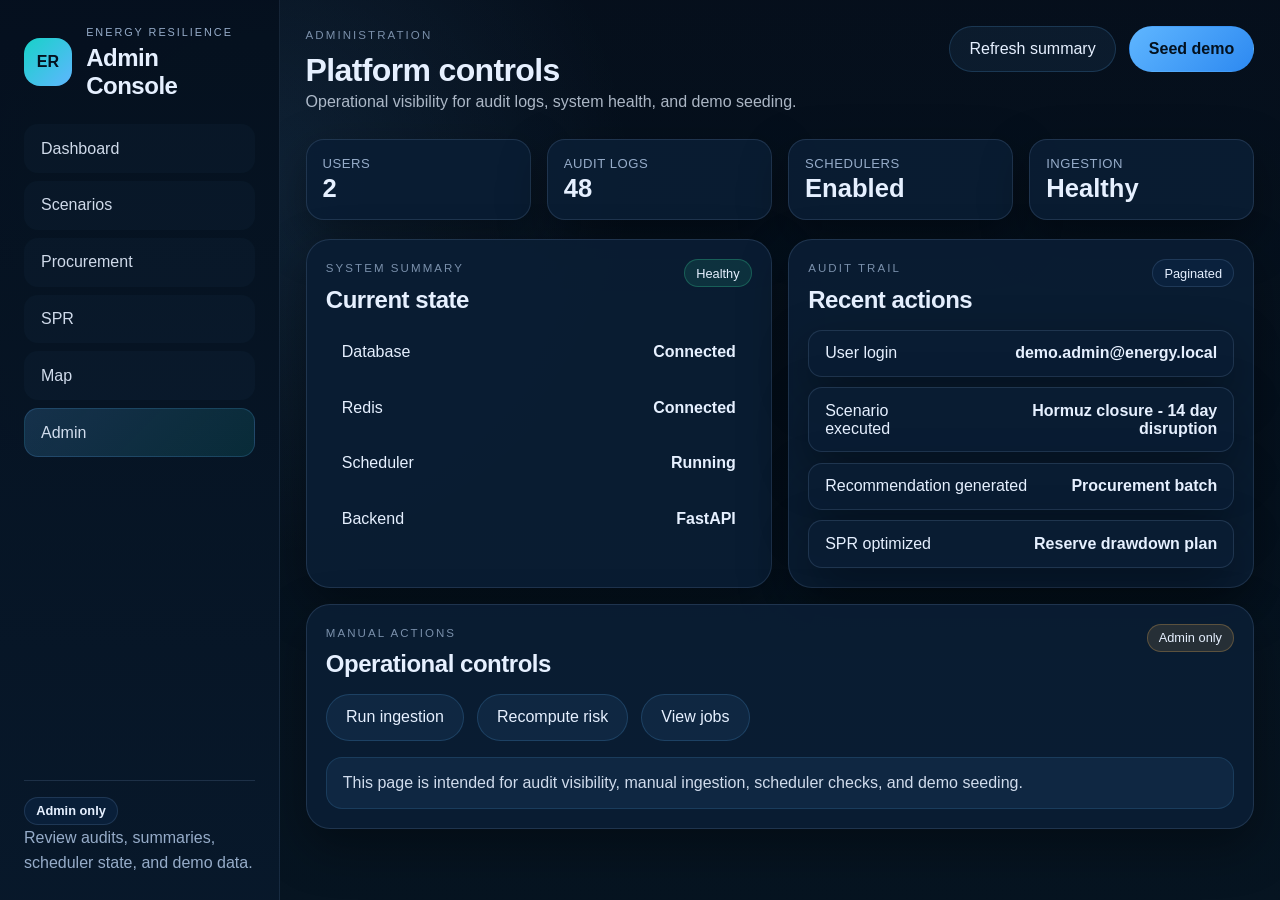
==== frontend/pages/admin.html @ 98376655 "Front end folder added" ====
<!DOCTYPE html>
<html lang="en">
<head>
  <meta charset="UTF-8" />
  <meta name="viewport" content="width=device-width, initial-scale=1.0" />
  <meta name="color-scheme" content="dark" />
  <title>Admin | Energy Resilience Platform</title>
  <link rel="stylesheet" href="../assets/css/main.css" />
  <link rel="stylesheet" href="../assets/css/components.css" />
</head>
<body class="app-page">
  <div class="app-shell">
    <aside class="sidebar">
      <div class="sidebar__brand">
        <div class="brand-mark">ER</div>
        <div>
          <p class="brand-kicker">Energy Resilience</p>
          <h2>Admin Console</h2>
        </div>
      </div>
      <nav class="sidebar__nav">
        <a class="nav-link" href="./dashboard.html">Dashboard</a>
        <a class="nav-link" href="./scenarios.html">Scenarios</a>
        <a class="nav-link" href="./procurement.html">Procurement</a>
        <a class="nav-link" href="./spr.html">SPR</a>
        <a class="nav-link" href="./map.html">Map</a>
        <a class="nav-link nav-link--active" href="./admin.html" aria-current="page">Admin</a>
      </nav>
      <div class="sidebar__footer">
        <span class="status-badge status-badge--warning">Admin only</span>
        <p>Review audits, summaries, scheduler state, and demo data.</p>
      </div>
    </aside>

    <div class="main-column">
      <header class="topbar">
        <div>
          <p class="eyebrow">Administration</p>
          <h1>Platform controls</h1>
          <p class="subtitle">Operational visibility for audit logs, system health, and demo seeding.</p>
        </div>
        <div class="topbar__actions">
          <button class="btn btn-secondary" type="button">Refresh summary</button>
          <button class="btn btn-primary" type="button">Seed demo</button>
        </div>
      </header>

      <main class="page-content">
        <section class="kpi-grid kpi-grid--admin">
          <article class="stat-card">
            <span class="stat-card__label">Users</span>
            <strong class="stat-card__value">2</strong>
          </article>
          <article class="stat-card">
            <span class="stat-card__label">Audit logs</span>
            <strong class="stat-card__value">48</strong>
          </article>
          <article class="stat-card">
            <span class="stat-card__label">Schedulers</span>
            <strong class="stat-card__value">Enabled</strong>
          </article>
          <article class="stat-card">
            <span class="stat-card__label">Ingestion</span>
            <strong class="stat-card__value">Healthy</strong>
          </article>
        </section>

        <section class="dashboard-grid dashboard-grid--admin">
          <div class="panel">
            <div class="panel__header">
              <div>
                <p class="eyebrow">System summary</p>
                <h2>Current state</h2>
              </div>
              <span class="badge badge--success">Healthy</span>
            </div>
            <div class="mini-table">
              <div class="mini-table__row"><span>Database</span><strong>Connected</strong></div>
              <div class="mini-table__row"><span>Redis</span><strong>Connected</strong></div>
              <div class="mini-table__row"><span>Scheduler</span><strong>Running</strong></div>
              <div class="mini-table__row"><span>Backend</span><strong>FastAPI</strong></div>
            </div>
          </div>

          <div class="panel">
            <div class="panel__header">
              <div>
                <p class="eyebrow">Audit trail</p>
                <h2>Recent actions</h2>
              </div>
              <span class="badge">Paginated</span>
            </div>
            <div class="audit-table">
              <div class="audit-row">
                <span>User login</span>
                <strong>demo.admin@energy.local</strong>
              </div>
              <div class="audit-row">
                <span>Scenario executed</span>
                <strong>Hormuz closure - 14 day disruption</strong>
              </div>
              <div class="audit-row">
                <span>Recommendation generated</span>
                <strong>Procurement batch</strong>
              </div>
              <div class="audit-row">
                <span>SPR optimized</span>
                <strong>Reserve drawdown plan</strong>
              </div>
            </div>
          </div>

          <div class="panel panel--wide">
            <div class="panel__header">
              <div>
                <p class="eyebrow">Manual actions</p>
                <h2>Operational controls</h2>
              </div>
              <span class="badge badge--warning">Admin only</span>
            </div>
            <div class="button-row">
              <button class="btn btn-secondary" type="button">Run ingestion</button>
              <button class="btn btn-secondary" type="button">Recompute risk</button>
              <button class="btn btn-secondary" type="button">View jobs</button>
            </div>
            <div class="note-box">
              This page is intended for audit visibility, manual ingestion, scheduler checks, and demo seeding.
            </div>
          </div>
        </section>
      </main>
    </div>
  </div>

  <script src="../assets/js/api.js"></script>
  <script src="../assets/js/auth.js"></script>
</body>
</html>
---- frontend/assets/css/main.css ----
:root {
  --bg: #06111f;
  --bg-elevated: rgba(9, 24, 45, 0.92);
  --panel: rgba(10, 29, 52, 0.94);
  --panel-strong: #0b2747;
  --line: rgba(141, 180, 226, 0.16);
  --text: #e6f0ff;
  --muted: #96acc9;
  --primary: #5fb6ff;
  --primary-strong: #2d89f1;
  --accent: #17d2c8;
  --warning: #ffbd59;
  --critical: #ff6b7a;
  --success: #36d399;
  --shadow: 0 18px 48px rgba(0, 0, 0, 0.35);
  --radius-xl: 24px;
  --radius-lg: 18px;
  --radius-md: 14px;
  --radius-sm: 10px;
  --sidebar-width: 280px;
  --content-max: 1480px;
  --font-sans: "IBM Plex Sans", "Segoe UI", "Helvetica Neue", Arial, sans-serif;
  --font-display: "Avenir Next", "Segoe UI", "Helvetica Neue", Arial, sans-serif;
}

* {
  box-sizing: border-box;
}

html {
  min-height: 100%;
  background:
    radial-gradient(circle at top left, rgba(95, 182, 255, 0.18), transparent 30%),
    radial-gradient(circle at top right, rgba(23, 210, 200, 0.14), transparent 32%),
    linear-gradient(180deg, #05111e 0%, #071221 100%);
}

body {
  margin: 0;
  min-height: 100vh;
  color: var(--text);
  font-family: var(--font-sans);
  background:
    linear-gradient(rgba(3, 9, 18, 0.25), rgba(3, 9, 18, 0.25)),
    radial-gradient(circle at 20% 20%, rgba(95, 182, 255, 0.15), transparent 30%),
    linear-gradient(180deg, #06111f 0%, #071826 100%);
}

a {
  color: inherit;
  text-decoration: none;
}

button,
input,
select,
textarea {
  font: inherit;
}

img {
  max-width: 100%;
  display: block;
}

h1,
h2,
h3,
h4,
h5,
h6 {
  margin: 0;
  font-family: var(--font-display);
  letter-spacing: -0.02em;
}

p {
  margin: 0;
  color: var(--muted);
  line-height: 1.6;
}

.eyebrow {
  text-transform: uppercase;
  letter-spacing: 0.18em;
  font-size: 0.72rem;
  color: rgba(150, 172, 201, 0.8);
  margin-bottom: 0.5rem;
}

.lead {
  font-size: 1.08rem;
  max-width: 60ch;
}

.subtitle {
  color: rgba(230, 240, 255, 0.74);
  max-width: 72ch;
}

.btn,
.text-link {
  display: inline-flex;
  align-items: center;
  justify-content: center;
  gap: 0.5rem;
  border-radius: 999px;
  transition: transform 180ms ease, border-color 180ms ease, background 180ms ease, box-shadow 180ms ease;
}

.btn {
  border: 1px solid transparent;
  padding: 0.82rem 1.2rem;
  cursor: pointer;
  box-shadow: none;
  white-space: nowrap;
}

.btn:hover,
.text-link:hover,
.nav-link:hover {
  transform: translateY(-1px);
}

.btn-primary {
  background: linear-gradient(135deg, var(--primary) 0%, var(--primary-strong) 100%);
  color: #03111f;
  font-weight: 700;
}

.btn-secondary {
  background: rgba(95, 182, 255, 0.08);
  color: var(--text);
  border-color: rgba(95, 182, 255, 0.18);
}

.text-link {
  color: var(--primary);
  padding: 0.2rem 0;
}

.badge,
.status-badge,
.pill {
  display: inline-flex;
  align-items: center;
  gap: 0.4rem;
  border-radius: 999px;
  padding: 0.35rem 0.7rem;
  font-size: 0.8rem;
  border: 1px solid var(--line);
  color: var(--text);
  background: rgba(11, 39, 71, 0.55);
}

.badge--success,
.status-badge--live {
  border-color: rgba(54, 211, 153, 0.28);
  background: rgba(54, 211, 153, 0.12);
}

.badge--warning,
.pill--moderate {
  border-color: rgba(255, 189, 89, 0.25);
  background: rgba(255, 189, 89, 0.12);
}

.badge--critical,
.pill--critical {
  border-color: rgba(255, 107, 122, 0.28);
  background: rgba(255, 107, 122, 0.12);
}

.stat-card,
.panel,
.signal-card,
.module-card,
.scenario-card,
.ranking-card,
.recommendation-card,
.hotspot-card,
.alert-card,
.stress-item,
.audit-row,
.result-block__metric {
  background: var(--panel);
  border: 1px solid var(--line);
  box-shadow: var(--shadow);
}

.app-shell {
  display: grid;
  grid-template-columns: var(--sidebar-width) minmax(0, 1fr);
  min-height: 100vh;
}

.sidebar {
  position: sticky;
  top: 0;
  height: 100vh;
  padding: 1.5rem;
  background: linear-gradient(180deg, rgba(5, 16, 30, 0.98), rgba(8, 24, 43, 0.96));
  border-right: 1px solid rgba(141, 180, 226, 0.12);
  display: flex;
  flex-direction: column;
  gap: 1.5rem;
}

.sidebar__brand {
  display: flex;
  align-items: center;
  gap: 0.9rem;
}

.brand-mark {
  width: 3rem;
  height: 3rem;
  border-radius: 16px;
  display: grid;
  place-items: center;
  font-weight: 800;
  color: #04111f;
  background: linear-gradient(135deg, var(--accent), var(--primary));
}

.brand-kicker {
  text-transform: uppercase;
  letter-spacing: 0.18em;
  font-size: 0.68rem;
  color: var(--muted);
  margin-bottom: 0.18rem;
}

.sidebar__nav {
  display: grid;
  gap: 0.5rem;
}

.nav-link {
  padding: 0.9rem 1rem;
  border-radius: 14px;
  color: rgba(230, 240, 255, 0.9);
  border: 1px solid transparent;
  background: rgba(95, 182, 255, 0.03);
}

.nav-link--active,
.nav-link[aria-current="page"] {
  background: linear-gradient(135deg, rgba(95, 182, 255, 0.18), rgba(23, 210, 200, 0.12));
  border-color: rgba(95, 182, 255, 0.18);
}

.sidebar__footer {
  margin-top: auto;
  padding-top: 1rem;
  border-top: 1px solid var(--line);
}

.main-column {
  min-width: 0;
  padding: 1.6rem;
}

.topbar,
.page-content,
.landing-shell {
  width: 100%;
  max-width: var(--content-max);
  margin: 0 auto;
}

.topbar {
  display: flex;
  align-items: flex-start;
  justify-content: space-between;
  gap: 1rem;
  padding-bottom: 1.5rem;
}

.topbar__actions,
.button-row {
  display: flex;
  align-items: center;
  gap: 0.8rem;
  flex-wrap: wrap;
}

.user-chip {
  display: flex;
  align-items: center;
  gap: 0.6rem;
  padding: 0.7rem 0.9rem;
  border-radius: 999px;
  background: rgba(95, 182, 255, 0.08);
  border: 1px solid rgba(95, 182, 255, 0.16);
}

.user-chip__label {
  color: var(--muted);
  font-size: 0.82rem;
}

.page-content {
  display: grid;
  gap: 1.2rem;
}

.panel {
  border-radius: var(--radius-xl);
  padding: 1.2rem;
}

.panel__header {
  display: flex;
  align-items: flex-start;
  justify-content: space-between;
  gap: 1rem;
  margin-bottom: 1rem;
}

.panel__divider {
  height: 1px;
  margin: 1rem 0;
  background: var(--line);
}

.field {
  display: grid;
  gap: 0.45rem;
}

.field span {
  font-size: 0.85rem;
  color: rgba(230, 240, 255, 0.82);
}

.field input,
.field select,
.field textarea {
  width: 100%;
  padding: 0.85rem 0.95rem;
  border-radius: 12px;
  border: 1px solid rgba(141, 180, 226, 0.18);
  background: rgba(5, 16, 30, 0.85);
  color: var(--text);
  outline: none;
}

.field input:focus,
.field select:focus,
.field textarea:focus {
  border-color: rgba(95, 182, 255, 0.52);
  box-shadow: 0 0 0 3px rgba(95, 182, 255, 0.12);
}

.field--full {
  grid-column: 1 / -1;
}

.field--inline {
  display: inline-flex;
  align-items: center;
  gap: 0.65rem;
}

.form-grid {
  display: grid;
  grid-template-columns: repeat(2, minmax(0, 1fr));
  gap: 1rem;
}

.landing-shell {
  min-height: 100vh;
  display: grid;
  align-items: center;
  padding: 2rem;
}

.panel--hero,
.landing-hero {
  padding: 2rem;
  border-radius: 28px;
}

.landing-hero {
  display: grid;
  grid-template-columns: 1.2fr 0.8fr;
  gap: 1.5rem;
  background:
    radial-gradient(circle at top left, rgba(95, 182, 255, 0.22), transparent 30%),
    radial-gradient(circle at bottom right, rgba(23, 210, 200, 0.16), transparent 26%),
    rgba(9, 24, 45, 0.88);
  border: 1px solid rgba(141, 180, 226, 0.16);
  box-shadow: var(--shadow);
}

.landing-hero h1 {
  font-size: clamp(2.4rem, 4vw, 4.4rem);
  line-height: 1;
  max-width: 12ch;
  margin-bottom: 1rem;
}

.hero-metrics,
.module-grid,
.signal-list,
.legend-list,
.hotspot-list,
.stress-list,
.alert-list,
.scenario-list,
.ranking-list,
.recommendation-strip {
  display: grid;
  gap: 0.8rem;
}

.hero-metrics {
  grid-template-columns: repeat(3, minmax(0, 1fr));
  margin-top: 1.4rem;
}

.hero-metric {
  padding: 1rem;
  border-radius: 16px;
  background: rgba(95, 182, 255, 0.08);
  border: 1px solid rgba(95, 182, 255, 0.12);
}

.hero-metric__label,
.signal-card__label,
.stat-card__label,
.result-block__metric span,
.recommendation-card__rank {
  display: block;
  color: var(--muted);
  font-size: 0.82rem;
  letter-spacing: 0.04em;
  text-transform: uppercase;
}

.hero-metric strong,
.stat-card__value {
  display: block;
  margin-top: 0.2rem;
  font-size: 1.6rem;
  color: var(--text);
}

.landing-hero__aside {
  display: grid;
  gap: 1rem;
}

.signal-card {
  border-radius: 22px;
  padding: 1.2rem;
}

.signal-list__item {
  display: flex;
  align-items: center;
  gap: 0.6rem;
  padding: 0.5rem 0;
  color: rgba(230, 240, 255, 0.88);
}

.dot {
  width: 0.7rem;
  height: 0.7rem;
  border-radius: 999px;
  display: inline-flex;
}

.dot--critical {
  background: var(--critical);
  box-shadow: 0 0 0 4px rgba(255, 107, 122, 0.12);
}

.dot--high {
  background: var(--warning);
  box-shadow: 0 0 0 4px rgba(255, 189, 89, 0.12);
}

.dot--moderate {
  background: var(--accent);
  box-shadow: 0 0 0 4px rgba(23, 210, 200, 0.12);
}

.module-grid {
  grid-template-columns: repeat(2, minmax(0, 1fr));
}

.module-card {
  border-radius: 20px;
  padding: 1rem;
}

.module-card span {
  display: block;
  font-size: 0.78rem;
  color: var(--muted);
  text-transform: uppercase;
  letter-spacing: 0.16em;
  margin-bottom: 0.35rem;
}

.module-card strong {
  font-size: 1.02rem;
}

.status-badge {
  font-weight: 700;
}

.pill--low {
  background: rgba(54, 211, 153, 0.1);
  border-color: rgba(54, 211, 153, 0.22);
}

.pill--high {
  background: rgba(255, 107, 122, 0.1);
  border-color: rgba(255, 107, 122, 0.24);
}

.note-box {
  margin-top: 1rem;
  padding: 1rem;
  border-radius: 16px;
  background: rgba(95, 182, 255, 0.08);
  border: 1px solid rgba(95, 182, 255, 0.14);
  color: rgba(230, 240, 255, 0.9);
}

.landing-page .panel--hero {
  overflow: hidden;
}

@media (max-width: 1180px) {
  .app-shell,
  .landing-hero {
    grid-template-columns: 1fr;
  }

  .sidebar {
    position: relative;
    height: auto;
    width: 100%;
  }
}

@media (max-width: 920px) {
  .main-column,
  .landing-shell {
    padding: 1rem;
  }

  .topbar {
    flex-direction: column;
  }

  .form-grid,
  .hero-metrics,
  .module-grid {
    grid-template-columns: 1fr;
  }
}
---- frontend/assets/css/components.css ----
.kpi-grid,
.dashboard-grid {
  display: grid;
  gap: 1rem;
}

.kpi-grid {
  grid-template-columns: repeat(5, minmax(0, 1fr));
}

.kpi-grid--admin {
  grid-template-columns: repeat(4, minmax(0, 1fr));
}

.dashboard-grid {
  grid-template-columns: repeat(2, minmax(0, 1fr));
}

.dashboard-grid--admin {
  grid-template-columns: repeat(2, minmax(0, 1fr));
}

.panel--wide {
  grid-column: 1 / -1;
}

.stat-card {
  padding: 1rem;
  border-radius: var(--radius-lg);
}

.stat-card__delta {
  display: inline-flex;
  margin-top: 0.6rem;
  font-size: 0.82rem;
  color: var(--muted);
}

.delta--up {
  color: var(--critical);
}

.delta--down {
  color: var(--success);
}

.delta--flat {
  color: var(--muted);
}

.chart-placeholder {
  position: relative;
  min-height: 220px;
  border-radius: 20px;
  overflow: hidden;
  border: 1px dashed rgba(141, 180, 226, 0.24);
  background:
    radial-gradient(circle at 20% 30%, rgba(95, 182, 255, 0.18), transparent 22%),
    radial-gradient(circle at 70% 20%, rgba(23, 210, 200, 0.16), transparent 24%),
    linear-gradient(180deg, rgba(7, 23, 40, 0.96), rgba(7, 17, 30, 0.92));
}

.chart-placeholder--map {
  min-height: 260px;
}

.chart-placeholder--tall {
  min-height: 300px;
}

.chart-placeholder__label {
  position: absolute;
  left: 1rem;
  bottom: 1rem;
  padding: 0.45rem 0.7rem;
  border-radius: 999px;
  color: rgba(230, 240, 255, 0.92);
  background: rgba(5, 16, 30, 0.72);
  border: 1px solid rgba(141, 180, 226, 0.16);
}

.chart-placeholder__glow {
  position: absolute;
  inset: 15% 20% 20% 15%;
  filter: blur(50px);
  background: radial-gradient(circle, rgba(95, 182, 255, 0.34), transparent 70%);
}

.mini-table,
.audit-table {
  display: grid;
  gap: 0.65rem;
  margin-top: 1rem;
}

.mini-table__row,
.audit-row {
  display: flex;
  align-items: center;
  justify-content: space-between;
  gap: 1rem;
  padding: 0.85rem 1rem;
  border-radius: 14px;
}

.mini-table__row strong,
.audit-row strong {
  color: var(--text);
  text-align: right;
}

.alert-list,
.scenario-list,
.ranking-list,
.hotspot-list,
.stress-list,
.recommendation-strip {
  grid-template-columns: 1fr;
}

.alert-card,
.scenario-card,
.ranking-card,
.hotspot-card,
.stress-item,
.recommendation-card {
  border-radius: 18px;
  padding: 1rem;
}

.alert-card--critical {
  border-color: rgba(255, 107, 122, 0.2);
}

.alert-card--high {
  border-color: rgba(255, 189, 89, 0.2);
}

.alert-card--moderate {
  border-color: rgba(23, 210, 200, 0.2);
}

.alert-card h3,
.scenario-card strong,
.ranking-card strong,
.hotspot-card strong,
.stress-item strong,
.recommendation-card strong {
  display: block;
  margin-bottom: 0.35rem;
  font-size: 1rem;
}

.scenario-card__head,
.ranking-card__head,
.stress-item {
  display: flex;
  align-items: flex-start;
  justify-content: space-between;
  gap: 1rem;
}

.stress-item p,
.recommendation-card p,
.ranking-card p,
.scenario-card p,
.hotspot-card p {
  font-size: 0.92rem;
}

.result-block {
  display: grid;
  grid-template-columns: repeat(3, minmax(0, 1fr));
  gap: 0.75rem;
  margin-bottom: 1rem;
}

.result-block__metric {
  padding: 0.9rem;
  border-radius: 16px;
}

.result-block__metric strong {
  display: block;
  margin-top: 0.3rem;
  font-size: 1.3rem;
}

.page-content--split {
  grid-template-columns: repeat(2, minmax(0, 1fr));
}

.page-content--map {
  grid-template-columns: 1.4fr 0.9fr;
}

.score-formula {
  padding: 1rem;
  border-radius: 16px;
  background: rgba(95, 182, 255, 0.08);
  border: 1px solid rgba(95, 182, 255, 0.14);
  color: rgba(230, 240, 255, 0.92);
}

.legend-list {
  grid-template-columns: repeat(2, minmax(0, 1fr));
  margin-bottom: 1rem;
}

.legend-item {
  display: flex;
  align-items: center;
  gap: 0.6rem;
  padding: 0.75rem 0.9rem;
  border-radius: 14px;
  background: rgba(95, 182, 255, 0.05);
  border: 1px solid rgba(141, 180, 226, 0.12);
}

.legend-swatch {
  width: 0.9rem;
  height: 0.9rem;
  border-radius: 4px;
}

.legend-swatch--corridor {
  background: #5fb6ff;
}

.legend-swatch--refinery {
  background: #17d2c8;
}

.legend-swatch--port {
  background: #ffbd59;
}

.legend-swatch--shipment {
  background: #ff6b7a;
}

.map-canvas {
  position: relative;
  min-height: 520px;
  border-radius: 22px;
  overflow: hidden;
  border: 1px solid rgba(141, 180, 226, 0.18);
  background:
    radial-gradient(circle at 30% 30%, rgba(95, 182, 255, 0.2), transparent 26%),
    radial-gradient(circle at 70% 65%, rgba(23, 210, 200, 0.18), transparent 24%),
    linear-gradient(180deg, rgba(6, 17, 31, 0.98), rgba(7, 21, 38, 0.94));
}

.map-canvas::before {
  content: "";
  position: absolute;
  inset: 0;
  background-image:
    linear-gradient(rgba(141, 180, 226, 0.1) 1px, transparent 1px),
    linear-gradient(90deg, rgba(141, 180, 226, 0.1) 1px, transparent 1px);
  background-size: 48px 48px;
  opacity: 0.4;
}

.map-canvas__overlay {
  position: absolute;
  left: 1rem;
  bottom: 1rem;
  right: 1rem;
  padding: 1rem;
  border-radius: 18px;
  background: rgba(5, 16, 30, 0.78);
  border: 1px solid rgba(141, 180, 226, 0.16);
}

@media (max-width: 1180px) {
  .kpi-grid,
  .dashboard-grid,
  .page-content--split,
  .page-content--map {
    grid-template-columns: 1fr;
  }

  .kpi-grid--admin {
    grid-template-columns: repeat(2, minmax(0, 1fr));
  }
}

@media (max-width: 720px) {
  .kpi-grid,
  .kpi-grid--admin,
  .legend-list,
  .result-block {
    grid-template-columns: 1fr;
  }
}
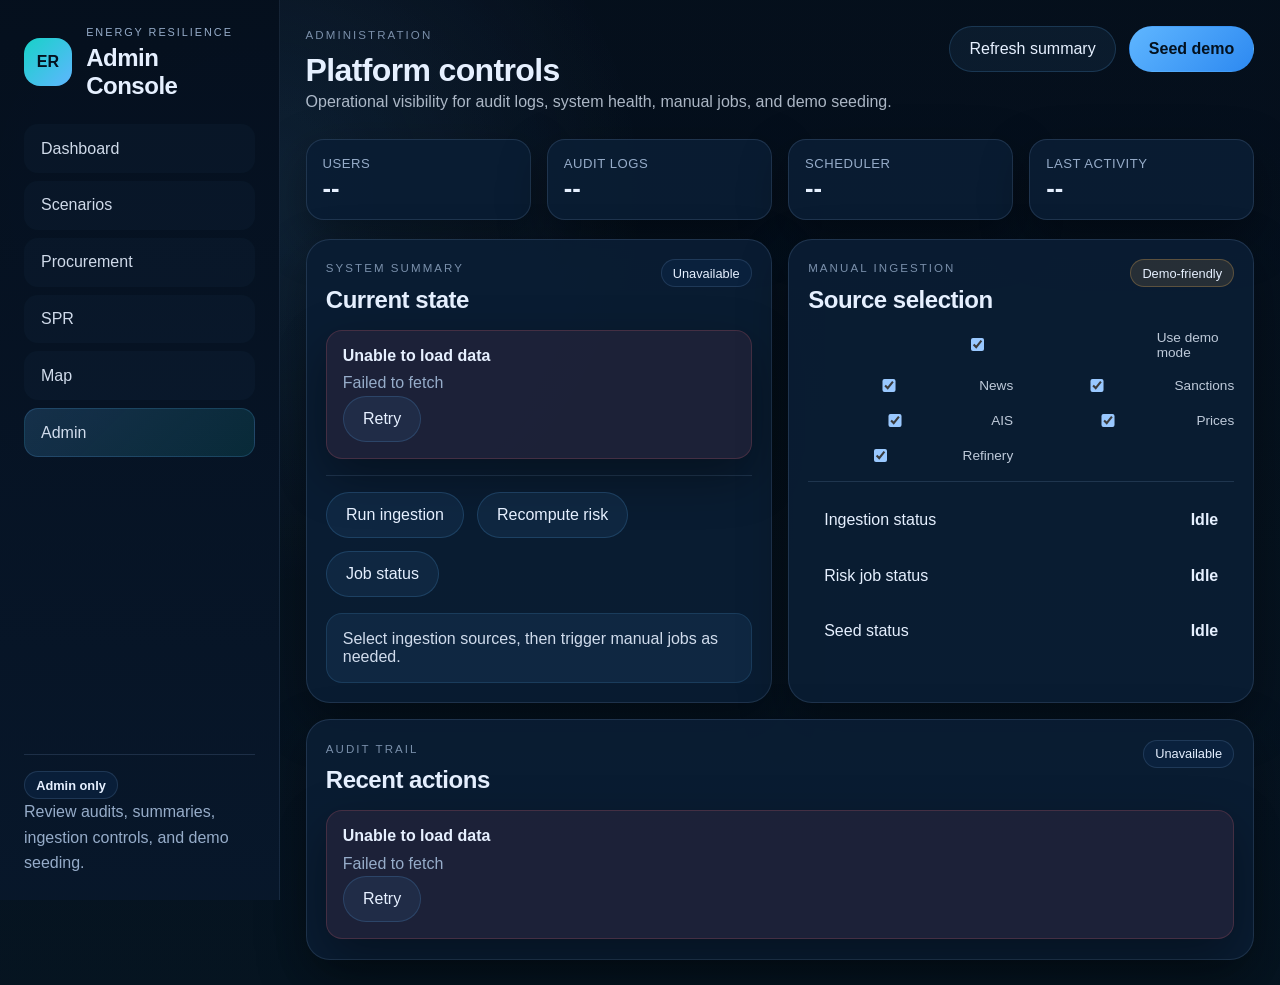
==== commit c32cf565: "Admin frontend added" ====
--- a/frontend/pages/admin.html
+++ b/frontend/pages/admin.html
@@ -28,7 +28,7 @@
       </nav>
       <div class="sidebar__footer">
         <span class="status-badge status-badge--warning">Admin only</span>
-        <p>Review audits, summaries, scheduler state, and demo data.</p>
+        <p>Review audits, summaries, ingestion controls, and demo seeding.</p>
       </div>
     </aside>
 
@@ -37,11 +37,11 @@
         <div>
           <p class="eyebrow">Administration</p>
           <h1>Platform controls</h1>
-          <p class="subtitle">Operational visibility for audit logs, system health, and demo seeding.</p>
+          <p class="subtitle">Operational visibility for audit logs, system health, manual jobs, and demo seeding.</p>
         </div>
         <div class="topbar__actions">
-          <button class="btn btn-secondary" type="button">Refresh summary</button>
-          <button class="btn btn-primary" type="button">Seed demo</button>
+          <button class="btn btn-secondary" type="button" data-admin-refresh>Refresh summary</button>
+          <button class="btn btn-primary" type="button" data-admin-seed>Seed demo</button>
         </div>
       </header>
 
@@ -49,19 +49,19 @@
         <section class="kpi-grid kpi-grid--admin">
           <article class="stat-card">
             <span class="stat-card__label">Users</span>
-            <strong class="stat-card__value">2</strong>
+            <strong class="stat-card__value" id="admin-metric-users">--</strong>
           </article>
           <article class="stat-card">
             <span class="stat-card__label">Audit logs</span>
-            <strong class="stat-card__value">48</strong>
+            <strong class="stat-card__value" id="admin-metric-audit_logs">--</strong>
           </article>
           <article class="stat-card">
-            <span class="stat-card__label">Schedulers</span>
-            <strong class="stat-card__value">Enabled</strong>
+            <span class="stat-card__label">Scheduler</span>
+            <strong class="stat-card__value" id="admin-metric-scheduler">--</strong>
           </article>
           <article class="stat-card">
-            <span class="stat-card__label">Ingestion</span>
-            <strong class="stat-card__value">Healthy</strong>
+            <span class="stat-card__label">Last activity</span>
+            <strong class="stat-card__value" id="admin-metric-latest_activity">--</strong>
           </article>
         </section>
 
@@ -72,59 +72,81 @@
                 <p class="eyebrow">System summary</p>
                 <h2>Current state</h2>
               </div>
-              <span class="badge badge--success">Healthy</span>
+              <span class="badge" id="admin-system-badge">Loading</span>
             </div>
-            <div class="mini-table">
-              <div class="mini-table__row"><span>Database</span><strong>Connected</strong></div>
-              <div class="mini-table__row"><span>Redis</span><strong>Connected</strong></div>
-              <div class="mini-table__row"><span>Scheduler</span><strong>Running</strong></div>
-              <div class="mini-table__row"><span>Backend</span><strong>FastAPI</strong></div>
+
+            <div class="mini-table" id="admin-system-summary">
+              <div class="mini-table__row"><span>Loading</span><strong>...</strong></div>
+            </div>
+
+            <div class="panel__divider"></div>
+            <div class="button-row">
+              <button class="btn btn-secondary" type="button" data-admin-run-ingestion>Run ingestion</button>
+              <button class="btn btn-secondary" type="button" data-admin-recompute-risk>Recompute risk</button>
+              <button class="btn btn-secondary" type="button" data-admin-refresh-jobs>Job status</button>
+            </div>
+            <div class="note-box" id="admin-action-note">
+              Select ingestion sources, then trigger manual jobs as needed.
             </div>
           </div>
 
           <div class="panel">
             <div class="panel__header">
               <div>
-                <p class="eyebrow">Audit trail</p>
-                <h2>Recent actions</h2>
+                <p class="eyebrow">Manual ingestion</p>
+                <h2>Source selection</h2>
               </div>
-              <span class="badge">Paginated</span>
+              <span class="badge badge--warning">Demo-friendly</span>
             </div>
-            <div class="audit-table">
-              <div class="audit-row">
-                <span>User login</span>
-                <strong>demo.admin@energy.local</strong>
-              </div>
-              <div class="audit-row">
-                <span>Scenario executed</span>
-                <strong>Hormuz closure - 14 day disruption</strong>
-              </div>
-              <div class="audit-row">
-                <span>Recommendation generated</span>
-                <strong>Procurement batch</strong>
-              </div>
-              <div class="audit-row">
-                <span>SPR optimized</span>
-                <strong>Reserve drawdown plan</strong>
-              </div>
+
+            <form id="admin-ingestion-form" class="form-grid">
+              <label class="field field--full field--inline">
+                <input id="admin-demo-mode" type="checkbox" checked />
+                <span>Use demo mode</span>
+              </label>
+              <label class="field field--inline">
+                <input type="checkbox" value="news" name="ingestion-source" checked />
+                <span>News</span>
+              </label>
+              <label class="field field--inline">
+                <input type="checkbox" value="sanctions" name="ingestion-source" checked />
+                <span>Sanctions</span>
+              </label>
+              <label class="field field--inline">
+                <input type="checkbox" value="ais" name="ingestion-source" checked />
+                <span>AIS</span>
+              </label>
+              <label class="field field--inline">
+                <input type="checkbox" value="prices" name="ingestion-source" checked />
+                <span>Prices</span>
+              </label>
+              <label class="field field--inline">
+                <input type="checkbox" value="refinery" name="ingestion-source" checked />
+                <span>Refinery</span>
+              </label>
+            </form>
+
+            <div class="panel__divider"></div>
+            <div class="mini-table">
+              <div class="mini-table__row"><span>Ingestion status</span><strong id="admin-ingestion-status">Idle</strong></div>
+              <div class="mini-table__row"><span>Risk job status</span><strong id="admin-risk-status">Idle</strong></div>
+              <div class="mini-table__row"><span>Seed status</span><strong id="admin-seed-status">Idle</strong></div>
             </div>
           </div>
 
           <div class="panel panel--wide">
             <div class="panel__header">
               <div>
-                <p class="eyebrow">Manual actions</p>
-                <h2>Operational controls</h2>
+                <p class="eyebrow">Audit trail</p>
+                <h2>Recent actions</h2>
               </div>
-              <span class="badge badge--warning">Admin only</span>
+              <span class="badge" id="admin-audit-count">Loading</span>
             </div>
-            <div class="button-row">
-              <button class="btn btn-secondary" type="button">Run ingestion</button>
-              <button class="btn btn-secondary" type="button">Recompute risk</button>
-              <button class="btn btn-secondary" type="button">View jobs</button>
-            </div>
-            <div class="note-box">
-              This page is intended for audit visibility, manual ingestion, scheduler checks, and demo seeding.
+            <div id="admin-audit-list" class="audit-table">
+              <div class="audit-row">
+                <span>Loading audit logs</span>
+                <strong>...</strong>
+              </div>
             </div>
           </div>
         </section>
@@ -134,6 +156,6 @@
 
   <script src="../assets/js/api.js"></script>
   <script src="../assets/js/auth.js"></script>
+  <script src="../assets/js/admin.js"></script>
 </body>
 </html>
-
--- a/frontend/assets/css/components.css
+++ b/frontend/assets/css/components.css
@@ -18,6 +18,143 @@
 
 .dashboard-grid--admin {
   grid-template-columns: repeat(2, minmax(0, 1fr));
+}
+
+.dashboard-chart-wrap {
+  border-radius: 18px;
+  padding: 0.75rem;
+  background: rgba(5, 16, 30, 0.65);
+  border: 1px solid rgba(141, 180, 226, 0.12);
+}
+
+.dashboard-chart-wrap--tall {
+  min-height: 340px;
+}
+
+.chart-canvas {
+  width: 100%;
+  display: block;
+}
+
+.chart-legend {
+  display: flex;
+  flex-wrap: wrap;
+  gap: 0.7rem;
+  margin-top: 0.85rem;
+}
+
+.chart-legend__item {
+  display: inline-flex;
+  align-items: center;
+  gap: 0.45rem;
+  padding: 0.4rem 0.75rem;
+  border-radius: 999px;
+  border: 1px solid rgba(141, 180, 226, 0.14);
+  background: rgba(95, 182, 255, 0.05);
+  font-size: 0.82rem;
+}
+
+.chart-legend__swatch {
+  width: 0.7rem;
+  height: 0.7rem;
+  border-radius: 999px;
+}
+
+.dashboard-table,
+.stack-list {
+  display: grid;
+  gap: 0.85rem;
+  margin-top: 1rem;
+}
+
+.data-row,
+.stress-card,
+.alert-card {
+  padding: 1rem;
+  border-radius: 18px;
+  border: 1px solid rgba(141, 180, 226, 0.12);
+  background: rgba(95, 182, 255, 0.05);
+}
+
+.data-row__head,
+.data-row__meta,
+.stress-card__head,
+.stress-card__meta,
+.stress-card__stats,
+.alert-card__head,
+.recommendation-card__facts {
+  display: flex;
+  justify-content: space-between;
+  gap: 0.75rem;
+  flex-wrap: wrap;
+}
+
+.alert-card__time {
+  color: var(--muted);
+  font-size: 0.82rem;
+}
+
+.bar-row {
+  display: grid;
+  gap: 0.45rem;
+  margin-top: 0.8rem;
+}
+
+.bar-row__meta {
+  display: flex;
+  align-items: center;
+  justify-content: space-between;
+  gap: 0.75rem;
+}
+
+.bar-row__track {
+  width: 100%;
+  height: 0.5rem;
+  border-radius: 999px;
+  overflow: hidden;
+  background: rgba(141, 180, 226, 0.14);
+}
+
+.bar-row__fill {
+  height: 100%;
+  border-radius: inherit;
+  background: linear-gradient(90deg, var(--primary), var(--accent));
+}
+
+.chip-row {
+  display: flex;
+  flex-wrap: wrap;
+  gap: 0.5rem;
+  margin-top: 0.8rem;
+}
+
+.chip {
+  display: inline-flex;
+  padding: 0.35rem 0.55rem;
+  border-radius: 999px;
+  background: rgba(95, 182, 255, 0.1);
+  border: 1px solid rgba(95, 182, 255, 0.14);
+  color: var(--text);
+  font-size: 0.78rem;
+}
+
+.state-card {
+  padding: 1rem;
+  border-radius: 16px;
+}
+
+.state-card strong {
+  display: block;
+  margin-bottom: 0.35rem;
+}
+
+.state-card--loading {
+  background: linear-gradient(90deg, rgba(95, 182, 255, 0.06), rgba(23, 210, 200, 0.08));
+}
+
+.state-card--error {
+  background: rgba(255, 107, 122, 0.08);
+  border-color: rgba(255, 107, 122, 0.18);
 }
 
 .panel--wide {
@@ -128,6 +265,142 @@
   padding: 1rem;
 }
 
+.ranking-card {
+  display: grid;
+  gap: 0.8rem;
+}
+
+.ranking-card--active {
+  border-color: rgba(95, 182, 255, 0.36);
+  box-shadow: 0 20px 50px rgba(0, 0, 0, 0.42);
+}
+
+.ranking-metrics {
+  display: grid;
+  grid-template-columns: repeat(4, minmax(0, 1fr));
+  gap: 0.7rem;
+}
+
+.ranking-metric {
+  padding: 0.7rem 0.8rem;
+  border-radius: 14px;
+  background: rgba(95, 182, 255, 0.06);
+  border: 1px solid rgba(141, 180, 226, 0.1);
+}
+
+.ranking-metric span {
+  display: block;
+  color: var(--muted);
+  font-size: 0.75rem;
+  text-transform: uppercase;
+  letter-spacing: 0.08em;
+}
+
+.ranking-metric strong {
+  display: block;
+  margin-top: 0.3rem;
+  font-size: 1rem;
+}
+
+.ranking-card__meta,
+.recommendation-detail__head,
+.recommendation-detail__notes {
+  display: flex;
+  justify-content: space-between;
+  gap: 0.75rem;
+  flex-wrap: wrap;
+}
+
+.ranking-card__rationale {
+  color: rgba(230, 240, 255, 0.9);
+}
+
+.ranking-card__actions {
+  display: flex;
+  flex-wrap: wrap;
+  gap: 0.65rem;
+}
+
+.recommendation-detail {
+  display: grid;
+  gap: 1rem;
+}
+
+.recommendation-detail__grid {
+  display: grid;
+  gap: 0.85rem;
+}
+
+.scenario-card--active {
+  border-color: rgba(95, 182, 255, 0.36);
+}
+
+.scenario-card__actions {
+  display: flex;
+  gap: 0.65rem;
+  flex-wrap: wrap;
+}
+
+.spr-layout {
+  grid-template-columns: 0.95fr 1.05fr;
+}
+
+.spr-results {
+  display: grid;
+  gap: 1rem;
+}
+
+.spr-schedule-table {
+  display: grid;
+  gap: 0.7rem;
+}
+
+.spr-table {
+  display: grid;
+  gap: 0.5rem;
+}
+
+.spr-table__head,
+.spr-table__row {
+  display: grid;
+  grid-template-columns: 0.7fr 1fr 1fr 1.4fr;
+  gap: 0.75rem;
+  align-items: center;
+  padding: 0.8rem 0.95rem;
+  border-radius: 14px;
+}
+
+.spr-table__head {
+  color: var(--muted);
+  font-size: 0.78rem;
+  text-transform: uppercase;
+  letter-spacing: 0.1em;
+  background: rgba(95, 182, 255, 0.05);
+}
+
+.spr-table__row {
+  background: rgba(5, 16, 30, 0.55);
+  border: 1px solid rgba(141, 180, 226, 0.12);
+}
+
+.note-list {
+  display: grid;
+  gap: 0.65rem;
+  margin-top: 0.95rem;
+}
+
+.note-list__header {
+  margin-top: 0.35rem;
+}
+
+.note-item {
+  padding: 0.8rem 0.9rem;
+  border-radius: 14px;
+  background: rgba(95, 182, 255, 0.05);
+  border: 1px solid rgba(95, 182, 255, 0.12);
+  color: rgba(230, 240, 255, 0.92);
+}
+
 .alert-card--critical {
   border-color: rgba(255, 107, 122, 0.2);
 }
@@ -192,6 +465,217 @@
 
 .page-content--map {
   grid-template-columns: 1.4fr 0.9fr;
+}
+
+.map-summary-grid {
+  display: grid;
+  grid-template-columns: repeat(6, minmax(0, 1fr));
+  gap: 0.75rem;
+  margin-bottom: 1rem;
+}
+
+.map-summary-card {
+  padding: 0.9rem;
+  border-radius: 16px;
+  background: rgba(95, 182, 255, 0.05);
+  border: 1px solid rgba(141, 180, 226, 0.12);
+}
+
+.map-summary-card span {
+  display: block;
+  color: var(--muted);
+  font-size: 0.75rem;
+  text-transform: uppercase;
+  letter-spacing: 0.08em;
+}
+
+.map-summary-card strong {
+  display: block;
+  margin-top: 0.35rem;
+  font-size: 1.2rem;
+}
+
+.map-shell {
+  display: grid;
+  gap: 1rem;
+}
+
+.map-toolbar {
+  display: flex;
+  justify-content: space-between;
+  gap: 0.75rem;
+  flex-wrap: wrap;
+}
+
+.map-toolbar__status {
+  display: inline-flex;
+  align-items: center;
+  gap: 0.5rem;
+  padding: 0.45rem 0.75rem;
+  border-radius: 999px;
+  background: rgba(95, 182, 255, 0.08);
+  border: 1px solid rgba(95, 182, 255, 0.14);
+  color: rgba(230, 240, 255, 0.92);
+  font-size: 0.82rem;
+}
+
+.map-viewport {
+  position: relative;
+  min-height: 640px;
+  border-radius: 24px;
+  overflow: hidden;
+  border: 1px solid rgba(141, 180, 226, 0.16);
+  background:
+    radial-gradient(circle at 20% 20%, rgba(95, 182, 255, 0.18), transparent 24%),
+    radial-gradient(circle at 80% 30%, rgba(23, 210, 200, 0.16), transparent 22%),
+    linear-gradient(180deg, rgba(6, 17, 31, 0.98), rgba(7, 21, 38, 0.94));
+}
+
+.leaflet-map {
+  width: 100%;
+  min-height: 640px;
+}
+
+.map-empty-state,
+.map-selection {
+  position: absolute;
+  left: 1rem;
+  right: 1rem;
+  z-index: 450;
+}
+
+.map-empty-state {
+  top: 1rem;
+}
+
+.map-selection {
+  bottom: 1rem;
+}
+
+.map-selection .panel,
+.map-empty-state .panel {
+  margin: 0;
+  backdrop-filter: blur(10px);
+  background: rgba(5, 16, 30, 0.84);
+}
+
+.map-layer-panel {
+  display: grid;
+  gap: 0.8rem;
+}
+
+.map-toggle-list {
+  display: grid;
+  gap: 0.65rem;
+}
+
+.map-toggle {
+  display: flex;
+  align-items: center;
+  justify-content: space-between;
+  gap: 0.75rem;
+  padding: 0.8rem 0.9rem;
+  border-radius: 14px;
+  background: rgba(95, 182, 255, 0.05);
+  border: 1px solid rgba(141, 180, 226, 0.12);
+}
+
+.map-toggle span {
+  color: rgba(230, 240, 255, 0.92);
+}
+
+.map-toggle small {
+  color: var(--muted);
+}
+
+.map-hotspot-list {
+  display: grid;
+  gap: 0.7rem;
+}
+
+.map-hotspot-card {
+  padding: 0.95rem;
+  border-radius: 16px;
+  background: rgba(95, 182, 255, 0.05);
+  border: 1px solid rgba(141, 180, 226, 0.12);
+  cursor: pointer;
+}
+
+.map-hotspot-card strong {
+  display: block;
+  margin-bottom: 0.35rem;
+}
+
+.map-hotspot-card p {
+  margin-bottom: 0.55rem;
+}
+
+.map-hotspot-card__meta {
+  display: flex;
+  justify-content: space-between;
+  gap: 0.65rem;
+  flex-wrap: wrap;
+  color: var(--muted);
+  font-size: 0.82rem;
+}
+
+.map-detail-list {
+  display: grid;
+  gap: 0.55rem;
+}
+
+.map-detail-row {
+  display: flex;
+  justify-content: space-between;
+  gap: 0.8rem;
+  padding: 0.65rem 0.8rem;
+  border-radius: 12px;
+  background: rgba(95, 182, 255, 0.05);
+  border: 1px solid rgba(141, 180, 226, 0.1);
+}
+
+.map-detail-row span {
+  color: var(--muted);
+}
+
+.map-detail-row strong {
+  text-align: right;
+}
+
+.map-popup .leaflet-popup-content-wrapper,
+.map-popup .leaflet-popup-tip {
+  background: rgba(5, 16, 30, 0.96);
+  color: var(--text);
+  border: 1px solid rgba(141, 180, 226, 0.18);
+  box-shadow: 0 20px 50px rgba(0, 0, 0, 0.4);
+}
+
+.map-popup .leaflet-popup-content {
+  margin: 0.85rem 1rem;
+  min-width: 220px;
+}
+
+.map-popup__title {
+  display: flex;
+  justify-content: space-between;
+  gap: 0.75rem;
+  align-items: flex-start;
+  margin-bottom: 0.75rem;
+}
+
+.map-popup__title strong {
+  display: block;
+  font-size: 1rem;
+}
+
+.map-popup__body {
+  display: grid;
+  gap: 0.35rem;
+  font-size: 0.9rem;
+}
+
+.map-popup__body span {
+  color: var(--muted);
 }
 
 .score-formula {
@@ -277,7 +761,8 @@
   .kpi-grid,
   .dashboard-grid,
   .page-content--split,
-  .page-content--map {
+  .page-content--map,
+  .map-summary-grid {
     grid-template-columns: 1fr;
   }
 
@@ -293,5 +778,43 @@
   .result-block {
     grid-template-columns: 1fr;
   }
-}
-
+
+  .bar-row__meta,
+  .data-row__head,
+  .data-row__meta,
+  .stress-card__head,
+  .stress-card__meta,
+  .stress-card__stats,
+  .alert-card__head,
+  .recommendation-card__facts,
+  .ranking-card__meta,
+  .recommendation-detail__head,
+  .recommendation-detail__notes {
+    align-items: flex-start;
+    flex-direction: column;
+  }
+
+  .ranking-metrics {
+    grid-template-columns: repeat(2, minmax(0, 1fr));
+  }
+
+  .spr-layout {
+    grid-template-columns: 1fr;
+  }
+
+  .spr-table__head,
+  .spr-table__row {
+    grid-template-columns: 1fr;
+  }
+
+  .map-viewport,
+  .leaflet-map {
+    min-height: 520px;
+  }
+
+  .map-selection,
+  .map-empty-state {
+    left: 0.75rem;
+    right: 0.75rem;
+  }
+}
